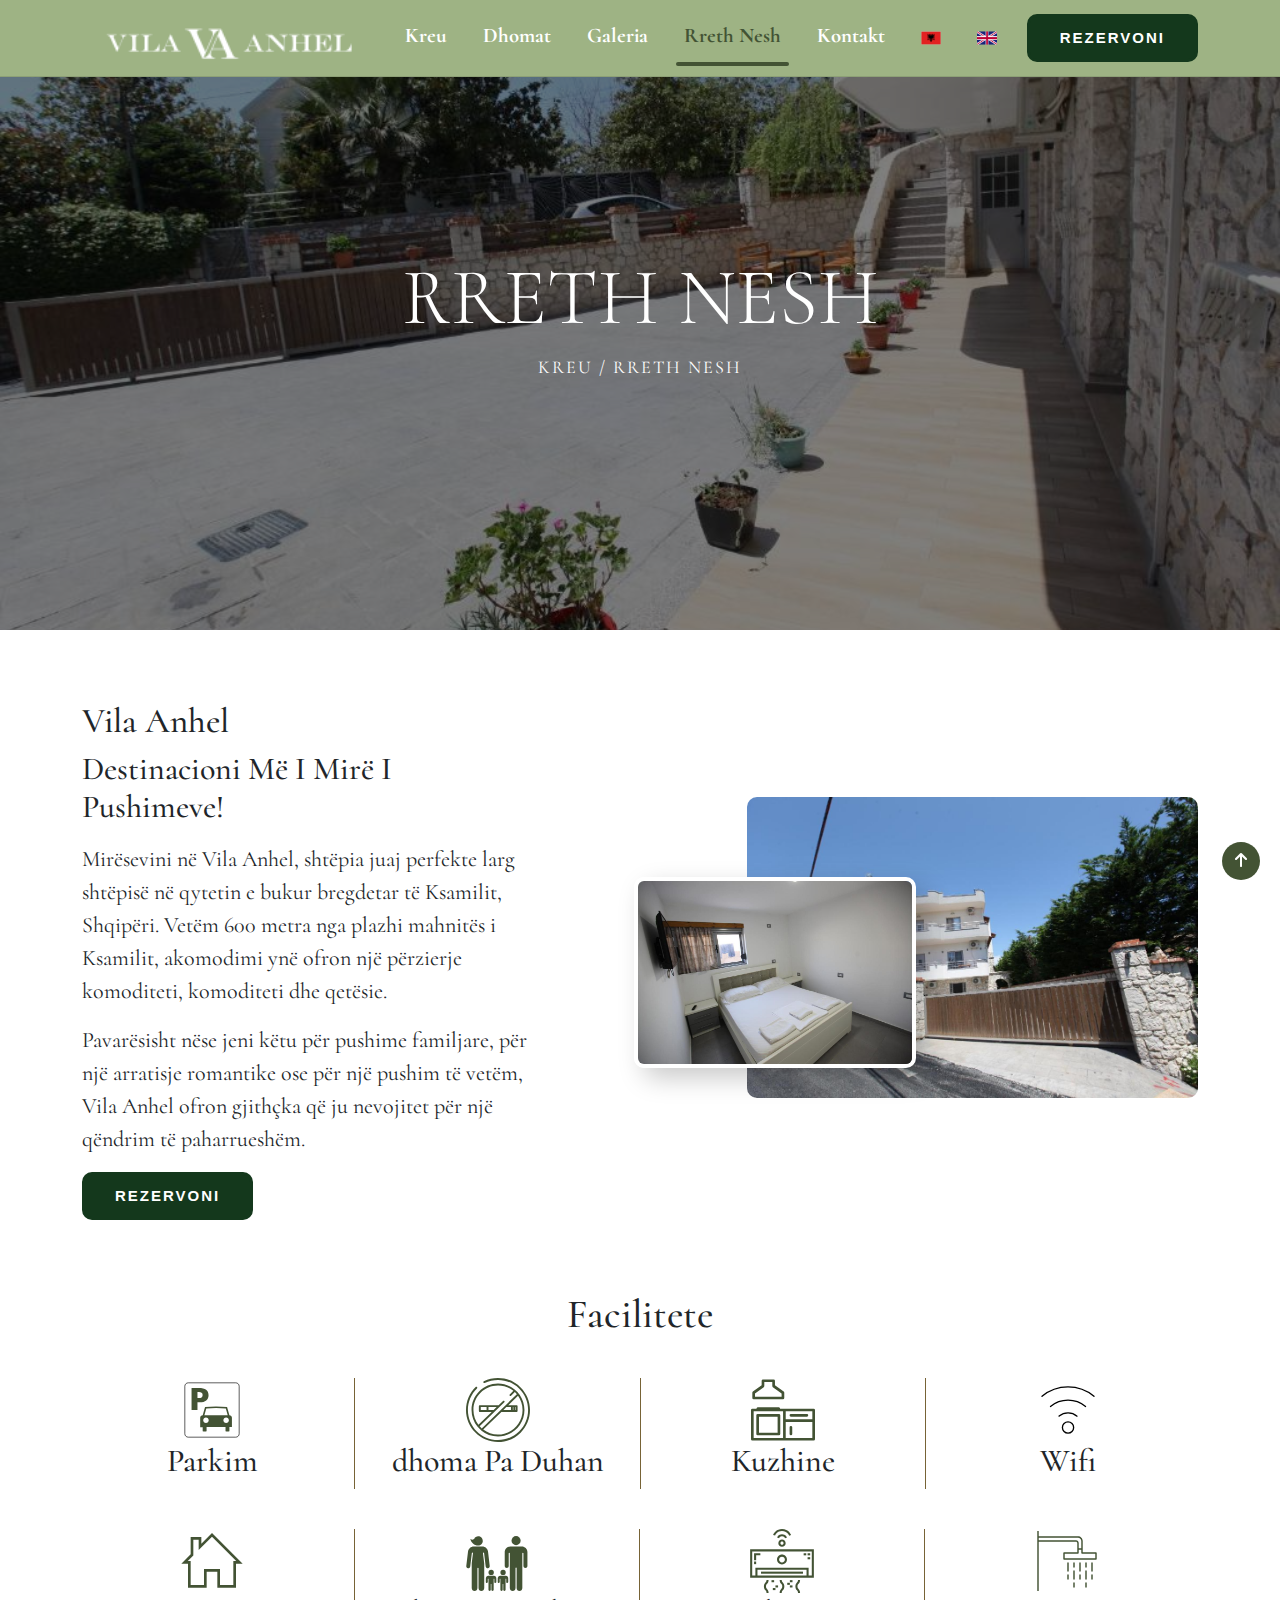
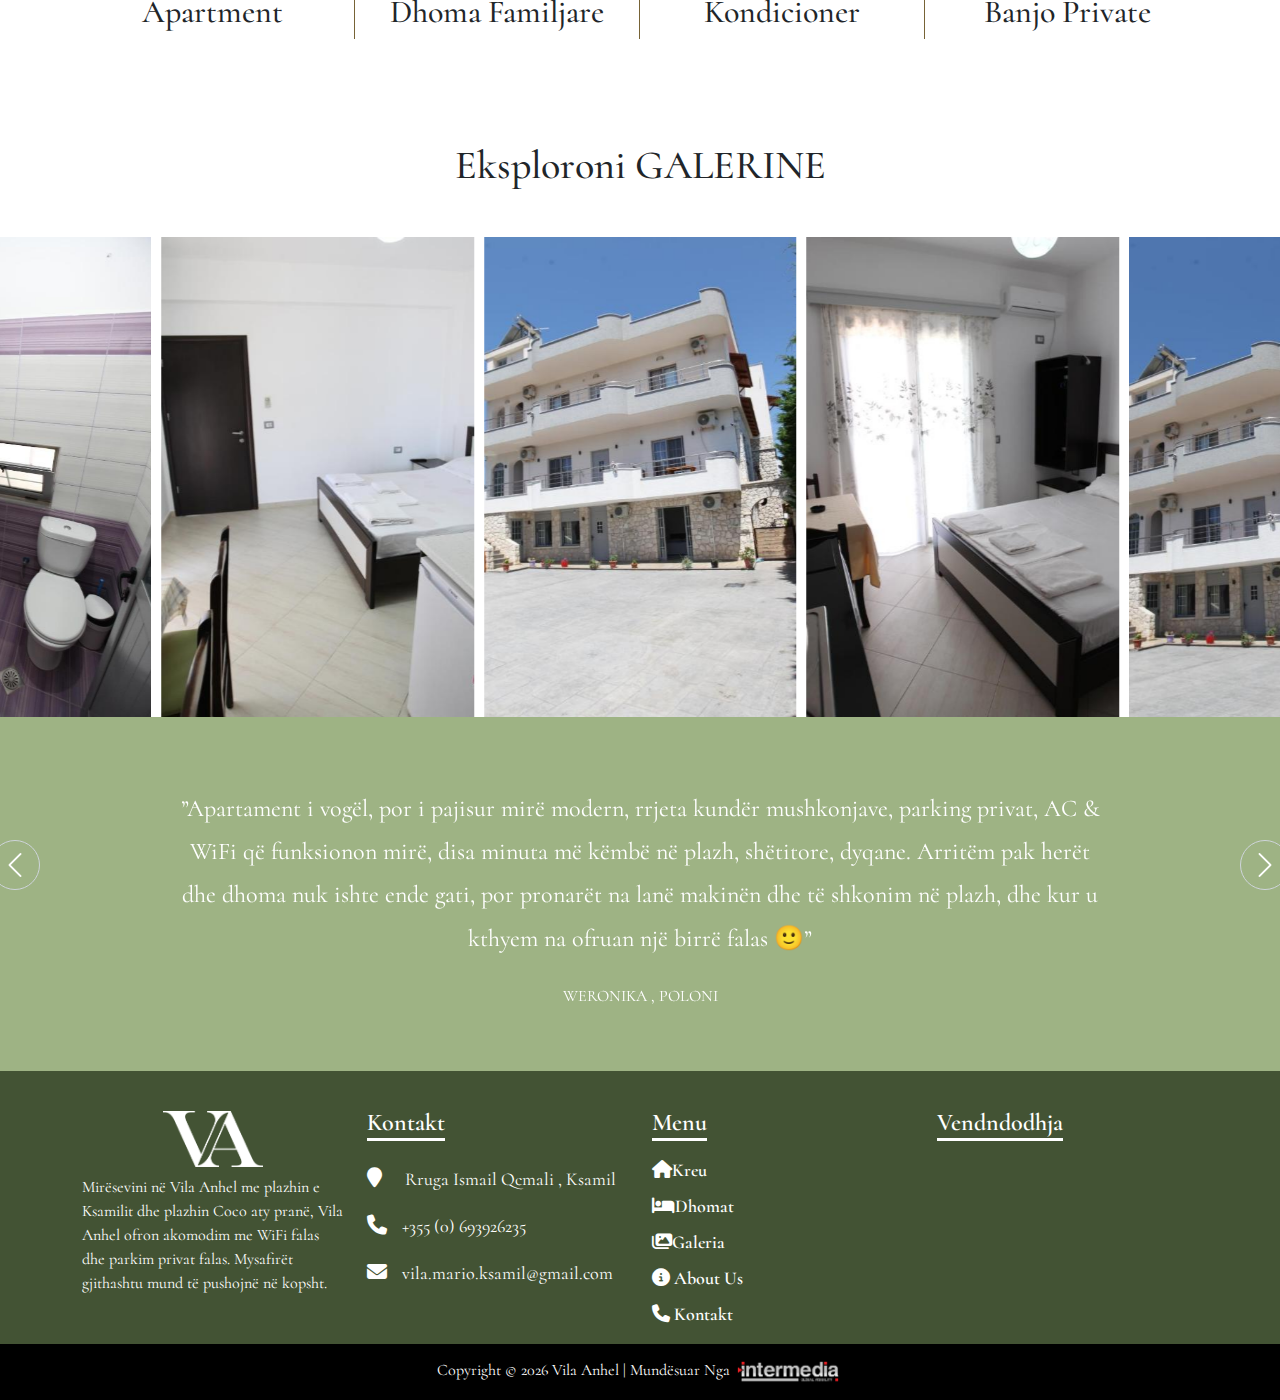
==== about-sq.html @ 5d4a80af "done" ====
<!DOCTYPE html>
<html lang="en">
<head>
    <meta charset="UTF-8">
    <meta name="viewport" content="width=device-width, initial-scale=1.0">
    <title>Rreth Nesh - Vila Anhel , Ksamil, Shqipëri</title>
    <meta name="description" content="Zbuloni destinacionin perfekt për pushime në Vila Anhel në Ksamil, Shqipëri, duke ofruar apartamente luksoze, akomodim familjar dhe pamje mahnitëse buzë plazhit">
    <meta name="keywords" content="Rreth nesh - Vila Anhel , Ksamil, Shqipëri , Hotel , Akomodim , Pushime , Breg plazhit , Familje , Qëndrim luksoz , Apartamente me Qira , ">
    <meta name="google-site-verification" content="VBBXbdI32-JaBuuOkWz5NeAeNk-Iu5e2lK04XvJz4yU" />
    <link rel="icon" href="assets/icon/logo.png" />
    <!--Font-Awasome-->
    <link rel="stylesheet" href="https://cdnjs.cloudflare.com/ajax/libs/font-awesome/6.5.2/css/all.min.css">
    <!--Bootstrap-->
    <link rel="stylesheet" href="https://cdn.jsdelivr.net/npm/bootstrap@5.3.3/dist/css/bootstrap.min.css"
        integrity="sha384-QWTKZyjpPEjISv5WaRU9OFeRpok6YctnYmDr5pNlyT2bRjXh0JMhjY6hW+ALEwIH" crossorigin="anonymous">
    <!--Swiper-->
    <link rel="stylesheet" href="https://cdn.jsdelivr.net/npm/swiper@10/swiper-bundle.min.css" />
    <!--My Style-->
    <link rel="stylesheet" href="style.css">
</head>
<body>
    <header class="header">
        <nav class="navbar navbar-expand-lg header-nav fixed-top">
            <div class="container">
                <a class="navbar-brand" href="index-sq.html">
                    <img class="logo1" src="assets/icon/logo.png" alt="logo" height="50px">
                </a>
                <button class="navbar-toggler" type="button" data-bs-toggle="collapse"
                    data-bs-target="#navbarSupportedContent" aria-controls="navbarSupportedContent"
                    aria-expanded="false" aria-label="Toggle navigation">
                    <span class="navbar-toggler-icon"></span>
                </button>
                <div class="collapse navbar-collapse text-center justify-content-between" id="navbarSupportedContent">
                    <ul class="navbar-nav mx-auto">
                        <li class="nav-item">
                            <a class="nav-link" href="index-sq.html">Kreu</a>
                            <div class="underline"></div>
                        </li>
                        <li class="nav-item">
                            <a class="nav-link" href="rooms-sq.html">Dhomat</a>
                            <div class="underline"></div>
                        </li>
                        <li class="nav-item">
                            <a class="nav-link" href="gallery-sq.html">Galeria</a>
                            <div class="underline"></div>
                        </li>
                        <li class="nav-item active-link">
                            <a class="nav-link" aria-current="page" href="about-sq.html"> Rreth Nesh</a>
                            <div class="underline"></div>
                        </li>
                        <li class="nav-item">
                            <a class="nav-link" href="contact-sq.html">Kontakt</a>
                            <div class="underline"></div>
                        </li>
                        <li class="nav-item">
                            <a class="nav-link flag" href="about-sq.html">
                                <img src="assets/icon/ALB.png" alt="ALB Flag" height="20">
                            </a>
                        </li>
                        <li class="nav-item">
                            <a class="nav-link flag" href="about.html">
                                <img src="assets/icon/GBR.png" alt="GBR Flag" height="20">
                            </a>
                        </li>
                    </ul>
                    <div>
                        <a style="text-decoration: none;"
                            href="https://panel.bookerspro.com/booking2.php?propid=131331">
                            <button id="button" class="btn-3" style="letter-spacing: 2px;">REZERVONI</button>
                        </a>
                    </div>
                </div>
            </div>
        </nav>
    </header>
    <main>
        <section id="about-head">
            <div class="container">
                <div class="row py-5">
                    <div class="col-md-12 d-flex flex-column  ">
                        <div>
                            <h1 class="display-1 fadeindown active-down"> Rreth Nesh</h1>
                            <ul class="breacrumd fadeinup active-up">
                                <li><a href="index-sq.html">kreu</a></li>
                                <li>/</li>
                                <li> Rreth Nesh</li>
                            </ul>
                        </div>
                    </div>
                </div>
            </div>
        </section>
        <!-- About Us -->
        <section class="container">
            <div class="row justify-content-between flex-lg-row-reverse align-items-center">
                <div class="col-lg-5">
                    <div class="parallax_wrapper">
                        <img src="assets/image/1.jpg" alt="" class="img-fluid rounded-img fade-in active">
                        <div data-cue="slideInUp" class="img_over none"><span data-jarallax-element="-30">
                                <img src="assets/image/2.jpg" alt="" class="rounded-img fade-in active">
                            </span>
                        </div>
                    </div>
                </div>
                <div class="col-lg-5">
                    <div class="title mb-3">
                        <h5 style="font-size: 35px;">Vila Anhel</h5>
                        <h2>Destinacioni Më I Mirë I Pushimeve!</h2>
                    </div>
                    <p style="font-size: 22px;">Mirësevini në Vila Anhel, shtëpia juaj perfekte larg shtëpisë në qytetin e bukur bregdetar të Ksamilit, Shqipëri. Vetëm 600 metra nga plazhi mahnitës i Ksamilit, akomodimi ynë ofron një përzierje komoditeti, komoditeti dhe qetësie.
                    </p>
                    <p style="font-size: 22px;">Pavarësisht nëse jeni këtu për pushime familjare, për një arratisje romantike ose për një pushim të vetëm, Vila Anhel ofron gjithçka që ju nevojitet për një qëndrim të paharrueshëm.</p>
                    <a style="text-decoration: none;" href="https://panel.bookerspro.com/booking2.php?propid=131331">
                        <button id="button" class="btn-3" style="letter-spacing: 2px;">REZERVONI</button>
                    </a>
                </div>
            </div>
        </section>
        <!-- Facility -->
        <div class="container">
            <div class="row text-center">
                <h1>Facilitete</h1>
            </div>
            <div class="row text-center my-4">
                <div class="col-lg-3 my-2" style="border-right: #776336 1px solid;">
                    <img src="assets/icon/Parking.svg" alt="" class="img-fluid">
                    <br>
                    <h2>Parkim</h2>
                </div>
                <div class="col-lg-3 my-2">
                    <img src="assets/icon/No-Smoking.svg" alt="" class="img-fluid">
                    <br>
                    <h2>dhoma Pa Duhan</h2>
                </div>
                <div class="col-lg-3 my-2" style="border-left:#776336 1px solid;">
                    <img src="assets/icon/Kitchen.svg" alt="" class="img-fluid">
                    <br>
                    <h2>Kuzhine</h2>
                </div>
                <div class="col-lg-3 my-2" style="border-left:#776336 1px solid;">
                    <img src="assets/icon/Wifi.svg" alt="" class="img-fluid">
                    <br>
                    <h2>Wifi</h2>
                </div>
            </div>
            <div class="row text-center my-4">
                <div class="col-lg-3 my-2" style="border-right: #776336 1px solid;">
                    <img src="assets/icon/Home.svg" alt="" class="img-fluid">
                    <br>
                    <h2>Apartment</h2>
                </div>
                <div class="col-lg-3 my-2" style="border-right: #776336 1px solid;">
                    <img src="assets/icon/Family.svg" alt="" class="img-fluid">
                    <br>
                    <h2>Dhoma Familjare</h2>
                </div>
                <div class="col-lg-3 my-2" style="border-right: #776336 1px solid;">
                    <img src="assets/icon/Conditioner.svg" alt="" class="img-fluid">
                    <br>
                    <h2>Kondicioner</h2>
                </div>
                <div class="col-lg-3 my-2">
                    <img src="assets/icon/Shower.svg" alt="" class="img-fluid">
                    <br>
                    <h2>Banjo Private</h2>
                </div>
            </div>
        </div>
        <!-- Gallery -->
        <section class="gallery pb-0">
            <div class="text-center">
                <h1 class="mb-5">Eksploroni <span class="text-uppercase">Galerine</span></h1>
            </div>
            <div>
                <div class="swiper gallery-slider swiper-initialized swiper-horizontal swiper-backface-hidden">
                    <div class="swiper-wrapper"
                        style="cursor: grab; transition-duration: 0ms; transform: translate3d(-1142.75px, 0px, 0px); transition-delay: 0ms;"
                        id="swiper-wrapper-c3658eebe0693b3a" aria-live="off">
                        <div class="swiper-slide slide" style="width: 316.5px; margin-right: 10px;" role="group"
                            aria-label="5 / 8" data-swiper-slide-index="4">
                            <img src="assets/image/5.jpg" alt="">
                            <a href="gallery-sq.html" class="icon-link">
                                <div class="icon">
                                    <i class="fas fa-magnifying-glass-plus"></i>
                                </div>
                            </a>
                        </div>
                        <div class="swiper-slide slide" style="width: 316.5px; margin-right: 10px;" role="group"
                            aria-label="6 / 8" data-swiper-slide-index="5">
                            <img src="assets/image/6.jpg" alt="">
                            <a href="gallery-sq.html" class="icon-link">
                                <div class="icon">
                                    <i class="fas fa-magnifying-glass-plus"></i>
                                </div>
                            </a>
                        </div>
                        <div class="swiper-slide slide" style="width: 316.5px; margin-right: 10px;" role="group"
                            aria-label="7 / 8" data-swiper-slide-index="6">
                            <img src="assets/image/7.jpg" alt="">
                            <a href="gallery-sq.html" class="icon-link">
                                <div class="icon">
                                    <i class="fas fa-magnifying-glass-plus"></i>
                                </div>
                            </a>
                        </div>
                        <div class="swiper-slide slide" style="width: 316.5px; margin-right: 10px;" role="group"
                            aria-label="8 / 8" data-swiper-slide-index="7">
                            <img src="assets/image/8.jpg" alt="">
                            <a href="gallery-sq.html" class="icon-link">
                                <div class="icon">
                                    <i class="fas fa-magnifying-glass-plus"></i>
                                </div>
                            </a>
                        </div>
                        <div class="swiper-slide slide swiper-slide-prev" style="width: 316.5px; margin-right: 10px;"
                            role="group" aria-label="1 / 8" data-swiper-slide-index="0">
                            <img src="assets/image/1.jpg" alt="">
                            <a href="gallery-sq.html" class="icon-link">
                                <div class="icon">
                                    <i class="fas fa-magnifying-glass-plus"></i>
                                </div>
                            </a>
                        </div>
                        <div class="swiper-slide slide swiper-slide-active" style="width: 316.5px; margin-right: 10px;"
                            role="group" aria-label="2 / 8" data-swiper-slide-index="1">
                            <img src="assets/image/2.jpg" alt="">
                            <a href="gallery-sq.html" class="icon-link">
                                <div class="icon">
                                    <i class="fas fa-magnifying-glass-plus"></i>
                                </div>
                            </a>
                        </div>
                        <div class="swiper-slide slide swiper-slide-next" style="width: 316.5px; margin-right: 10px;"
                            role="group" aria-label="3 / 8" data-swiper-slide-index="2">
                            <img src="assets/image/3.jpg" alt="">
                            <a href="gallery-sq.html" class="icon-link">
                                <div class="icon">
                                    <i class="fas fa-magnifying-glass-plus"></i>
                                </div>
                            </a>
                        </div>
                        <div class="swiper-slide slide" style="width: 316.5px; margin-right: 10px;" role="group"
                            aria-label="4 / 8" data-swiper-slide-index="3">
                            <img src="assets/image/4.jpg" alt="">
                            <a href="gallery-sq.html" class="icon-link">
                                <div class="icon">
                                    <i class="fas fa-magnifying-glass-plus"></i>
                                </div>
                            </a>
                        </div>
                    </div>
                    <span class="swiper-notification" aria-live="assertive" aria-atomic="true"></span>
                    <span class="swiper-notification" aria-live="assertive" aria-atomic="true"></span>
                </div>
            </div>
        </section>
        <!-- Testimonials-->
        <section class="position-relative" style="background-color: #9eb384;padding-bottom: 20px;">
            <div class="container">
                <div class="row">
                    <div class="review-content position-relative">
                        <div class="swiper-icon swiper-arrow swiper-arrow-prev position-absolute d-flex align-items-center justify-content-center"
                            tabindex="0" role="button" aria-label="Previous slide"
                            aria-controls="swiper-wrapper-9bff74d853983df2">
                            <img src="assets/icon/nex.png">
                        </div>
                        <div
                            class="swiper testimonial-swiper swiper-initialized swiper-horizontal swiper-backface-hidden">
                            <div class="swiper-wrapper">
                                <div class="swiper-slide text-center d-flex justify-content-center swiper-slide-next swiper-slide-prev"
                                    style="width: 1296px;" role="group" aria-label="1 / 3" data-swiper-slide-index="0">
                                    <div class="review-item col-md-10">
                                        <i class="icon icon-review"></i>
                                        <blockquote class="fs-4 gold-head ">”Apartament i vogël, por i pajisur mirë modern, rrjeta kundër mushkonjave, parking privat, AC & WiFi që funksionon mirë, disa minuta më këmbë në plazh, shëtitore, dyqane. Arritëm pak herët dhe dhoma nuk ishte ende gati, por pronarët na lanë makinën dhe të shkonim në plazh, dhe kur u kthyem na ofruan një birrë falas 🙂”</blockquote>
                                        <div class="author-detail">
                                            <div class="name text-uppercase pt-2 gold-head ">Weronika , Poloni</div>
                                        </div>
                                    </div>
                                </div>
                                <div class="swiper-slide text-center d-flex justify-content-center swiper-slide-active"
                                    style="width: 1296px;" role="group" aria-label="2 / 3" data-swiper-slide-index="1">
                                    <div class="review-item col-md-10">
                                        <i class="icon icon-review"></i>
                                        <blockquote class="fs-4 gold-head ">“Çfarë qëndrimi i mrekullueshëm në Vila Anhel! Një shëtitje e shkurtër nga plazhi dhe shumë e lehtë për t'u gjetur. Mbërritëm në mbrëmje, por nuk patëm asnjë problem për të kontrolluar dhe për të pasur një vend parkimi në dispozicion. Rruga fatmirësisht është e asfaltuar deri në vilë pasi në Ksamil pamë që nuk ishte e dhënë. Komunikimi shumë i mirë dhe mikpritja e nivelit të lartë, ju uroj gjithë të mirat dhe faleminderit përsëri!”</blockquote>
                                        <div class="author-detail">
                                            <div class="name  text-uppercase pt-2 gold-head ">Arnold , Mbreteri E Bashkuar
                                            </div>
                                        </div>
                                    </div>
                                </div>
                                <div class="swiper-slide text-center d-flex justify-content-center swiper-slide-active"
                                    style="width: 1296px;" role="group" aria-label="3 / 3" data-swiper-slide-index="1">
                                    <div class="review-item col-md-10">
                                        <i class="icon icon-review"></i>
                                        <blockquote class="fs-4 gold-head ">“Ksamili është perfekt. Ne kaluam atje 4 ditë të bukura. Villa Anhel ndodhet pranë plazhit dhe qendrës. Kjo është arsyeja pse ne kemi gjithçka që na nevojitet afër. Ne përdorim transportin publik për të shkuar në Butrint dhe në Sarandë gjithashtu. Është gjithashtu e nevojshme dhe kushton vetëm 100 lekë. Familja e pronarit jeton në këtë vend në katin e parë, kështu që nëse keni nevojë për diçka ai ju ndihmon në çdo situatë</blockquote>
                                        <div class="author-detail">
                                            <div class="name  text-uppercase pt-2 gold-head ">Vira , Ukraine</div>
                                        </div>
                                    </div>
                                </div>
                            </div>
                            <span class="swiper-notification" aria-live="assertive" aria-atomic="true"></span>
                        </div>
                        <div class="swiper-icon swiper-arrow swiper-arrow-next position-absolute d-flex align-items-center justify-content-center"
                            tabindex="0" role="button" aria-label="Next slide"
                            aria-controls="swiper-wrapper-9bff74d853983df2">
                            <img src="assets/icon/prev.png">
                        </div>
                    </div>
                </div>
            </div>
        </section>
        <footer>
            <div class="footer">
                <div class="container text-center justify-content-center">
                    <div class="row">
                        <div class="col-lg-3">
                            <div class="footer-widget mb-4">
                                <h2 class="heading-2 logo" id="footer-logo">
                                    <a class="navbar-brand" href="index-sq.html">
                                        <img src="assets/icon/logo-short.png" height="auto" width="100px">
                                    </a>
                                </h2>
                                <p> Mirësevini në Vila Anhel me plazhin e Ksamilit dhe plazhin Coco aty pranë, Vila
                                    Anhel ofron akomodim me WiFi falas dhe parkim privat falas. Mysafirët gjithashtu
                                    mund të pushojnë në kopsht.
                                </p>
                            </div>
                        </div>
                        <div class="col-lg-3">
                            <div class="tlt">
                                <h4>Kontakt</h4>
                            </div>
                            <ul class="conta">
                                <li><i class="fa fa-map-marker" aria-hidden="true"></i><a
                                        href="https://maps.app.goo.gl/wVAPF4ptBpf6Eqb28" class=" m-0 p-0"
                                        style="text-decoration: none;">&nbsp;&nbsp;Rruga Ismail Qemali , Ksamil</a>
                                </li>
                                <li><i class="fas fa-phone" style="color: white;"></i><a href="tel:+355693926235 "
                                        class=" m-0 p-0" style="text-decoration: none;">+355 (0)
                                        693926235 </a>
                                </li>
                                <li><i class="fas fa-envelope" style="color: white;"></i><a
                                        href="mailto: vila.mario.ksamil@gmail.com" class=" m-0 p-0"
                                        style="text-decoration: none;">vila.mario.ksamil@gmail.com</a></li>
                            </ul>
                        </div>
                        <div class="col-lg-3">
                            <div class="tlt">
                                <h4>Menu</h4>
                            </div>
                            <ul class="link_menu">
                                <li class="mb-2"><a href="index-sq.html"><i class="fas fa-home"></i>Kreu</a></li>
                                <li class="mb-2"><a href="rooms-sq.html"><i class="fas fa-bed"></i>Dhomat</a></li>
                                <li class="mb-2"><a href="gallery-sq.html"><i class="fas fa-images"></i>Galeria</a>
                                </li>
                                <li class="mb-2 active"><a href="about-sq.html"><i class="fas fa-info-circle"></i>
                                        About Us</a>
                                </li>
                                <li class=""><a href="contact-sq.html"><i class="fas fa-phone"></i> Kontakt</a></li>
                            </ul>
                        </div>
                        <div class="col-lg-3">
                            <h4>Vendndodhja</h4>
                            <iframe
                                src="https://www.google.com/maps/embed?pb=!1m18!1m12!1m3!1d3066.4378801555863!2d20.0015781749293!3d39.77472759446532!2m3!1f0!2f0!3f0!3m2!1i1024!2i768!4f13.1!3m3!1m2!1s0x135b6b856d3c721f%3A0x6e6409cb78901a61!2sVila%20Anhel!5e0!3m2!1sen!2s!4v1719219215593!5m2!1sen!2s"
                                width="100%" height="150" style="border: 0;" allowfullscreen="" loading="lazy"
                                referrerpolicy="no-referrer-when-downgrade"></iframe>
                        </div>
                    </div>
                </div>
                <div class="copyright">
                    <div class="text-center p-2 text-white" style="background-color: #000000;">
                        Copyright ©
                        <script>document.write(new Date().getFullYear());</script> Vila Anhel |
                        Mundësuar Nga <a href="https://intermedia.al/"><img src="assets/icon/intermediaLogo1.png"
                                class="img-fluid" width="110px" alt=""></a>
                    </div>
                </div>
            </div>
        </footer>
        <button type="button" class="btn btn-floating " id="btn-back-to-top" style="display: block;"> <i
                class="fas fa-arrow-up" style="color: white;"></i> </button>
    </main>
    <!-- Swiper JS -->
    <script src="https://cdn.jsdelivr.net/npm/swiper@10/swiper-bundle.min.js"></script>
    <!--Bootstrap-->
    <script src="https://cdn.jsdelivr.net/npm/bootstrap@5.3.0/dist/js/bootstrap.bundle.min.js"
        integrity="sha384-geWF76RCwLtnZ8qwWowPQNguL3RmwHVBC9FhGdlKrxdiJJigb/j/68SIy3Te4Bkz"
        crossorigin="anonymous"></script>
    <!--Pooper-->
    <script src="https://cdn.jsdelivr.net/npm/@popperjs/core@2.11.8/dist/umd/popper.min.js"
        integrity="sha384-I7E8VVD/ismYTF4hNIPjVp/Zjvgyol6VFvRkX/vR+Vc4jQkC+hVqc2pM8ODewa9r"
        crossorigin="anonymous"></script>
    <!-- Owl Carousel JS -->
    <script src="https://cdnjs.cloudflare.com/ajax/libs/jquery/3.6.0/jquery.min.js"></script>
    <script src="https://cdnjs.cloudflare.com/ajax/libs/OwlCarousel2/2.3.4/owl.carousel.min.js"></script>
    <!--My Script-->
    <script src="main.js"></script>
    <script>
        var swiper = new Swiper(".gallery-slider", {
            spaceBetween: 10,
            grabCursor: true,
            loop: true,
            centeredSlides: true,
            autoplay: {
                delay: 1500,
                disableOnInteraction: false,
            },
            pagination: {
                el: ".swiper-pagination",
                clickable: true,
            },
            breakpoints: {
                0: {
                    slidesPerView: 1,
                },
                768: {
                    slidesPerView: 3,
                },
                991: {
                    slidesPerView: 4,
                },
            },
        });
    </script>
    <script>
        var swiper = new Swiper(".testimonial-swiper", {
            loop: true,
            navigation: {
                nextEl: ".swiper-arrow-next",
                prevEl: ".swiper-arrow-prev",
            },
            pagination: {
                el: "#testimonials .swiper-pagination",
                clickable: true,
            },
        });
    </script>
</body>
</html>
---- style.css ----
@import url('https://fonts.googleapis.com/css2?family=Cormorant:ital,wght@0,300..700;1,300..700&display=swap');
/*Root*/
:root {
    --primary-color: #021832;
    --secondary-color: #a3a190;
    --bg-color: #f4f4f4;
    --bg-white: #fff;
    --bg-black: #000;
    --smoky-black-1: hsla(40, 12%, 5%, 1);
    --primary-font: "Poppins", sans-serif;
    --secondary-font: "Oswald", sans-serif;
    --primary-text: #021832;
    --secondary-text: white;
    --text-white: #fff;
    --text-black: #151515;
    --gold: #867051;
    --light-gold: #bd9b71;
    --black: #20252d;
}
::selection {
    color: white;
    background-color: var(--bg-black);
}
::-webkit-scrollbar {
    width: 15px;
}
::-webkit-scrollbar-track {
    background-color: var(--text-white);
}
::-webkit-scrollbar-thumb {
    background: var(--text-black);
}
html,
body {
    width: 100% !important;
    height: 100% !important;
    margin: 0px !important;
    padding: 0px !important;
}
* {
    margin: 0;
    padding: 0;
    box-sizing: border-box;
    font-family: "Cormorant", serif;
}
a {
    color: inherit;
    text-decoration: none;
}
section {
    padding: 70px 0;
    overflow: hidden;
}
.row {
    display: flex;
    flex-wrap: wrap;
}
.col {
    flex: 1;
}
li {
    list-style: none;
    padding: 0px;
    margin: 0px;
}
ul {
    padding-left: unset;
}
body::-webkit-scrollbar {
    width: 13px;
}
body::-webkit-scrollbar-track {
    background: #ffffff;
}
body::-webkit-scrollbar-thumb {
    background-color: #435334;
    border-radius: 0;
}
/*  HEADER */
.nav-link {
    text-decoration: none;
    display: inline-block;
    padding: 10px;
    color: #ffffff;
    transition: color 0.3s ease-in-out;
    font-family: "Cormorant", serif;
    font-weight: bold;
    font-size: 1.3rem;
}
.nav-item .underline {
    height: 4px;
    background-color: transparent;
    width: 0;
    transition: width 0.6s, background-color 0.6s;
    border-radius: 70px;
    margin: 0 auto;
}
.nav-item.active-link a {
    color: #435334;
}
.nav-item.active-link .underline {
    width: 100%;
    background-color: #435334;
}
.nav-item:hover .underline {
    background-color: #435334;
    width: 100%;
    transition: 0.5s;
}
.nav-item:hover a {
    color: #435334;
    transition: 0.5s;
}
.nav-item:active a {
    transition: none;
}
.nav-item:active .underline {
    transition: none;
    background-color: #435334;
}
.navbar-nav {
    margin-left: auto;
    gap: 20px;
    font-size: 18px;
}
.navbar {
    background-color: #9eb384;
    transition: background-color 0.3s ease-in-out;
    border-bottom: 1px solid rgba(0, 0, 0, 0.1);
}
.navbar-toggler {
    border-color: #435334 !important;
    background-color: #435334;
    color: transparent !important;
}
.navbar-toggler:hover,
.navbar-toggler:active {
    border-color: #435334 !important;
    background-color: #435334;
    color: transparent !important;
    transition: 0.5s;
}
header .navbar .prova {
    margin: 0;
    margin-left: 0px;
    margin-left: auto;
    flex-direction: row;
    display: flex;
}
/* INNDEX - HOME*/
.sldh1 {
    color: white;
    font-size: 70px;
    text-shadow: 4px 2px #435334;
    font-family: 'Times New Roman', Times, serif;
    font-weight: 800;
}
.sldh2 {
    color: white;
    font-size: 20px;
    text-shadow: 4px 2px #435334;
    font-family: Marcellus, serif;
    font-weight: 800;
}
.head-home {
    position: relative;
    background-color: #9eb384;
}
.HeadText {
    position: absolute;
    top: 50%;
    left: 40%;
    transform: translate(-50%, -50%);
    z-index: 2;
    width: 900px;
}
.carousel1 {
    width: 100% !important;
    background: url('assets/image/29.jpg') rgba(0, 0, 0, 0.616);
    background-position: center 50%;
    background-repeat: no-repeat;
    background-size: cover;
    background-blend-mode: multiply;
    clip-path: polygon(100% 0, 100% 50%, 100% 100%, 11% 100%, 22% 51%, 11% 0);
    height: 600px;
}
.carousel2 {
    width: 100% !important;
    background: url('assets/image/2.jpg')rgba(0, 0, 0, 0.616);
    background-position: center 70%;
    background-repeat: no-repeat;
    background-size: cover;
    background-blend-mode: multiply;
    clip-path: polygon(100% 0, 100% 50%, 100% 100%, 11% 100%, 22% 51%, 11% 0);
    height: 600px;
}
.carousel3 {
    width: 100% !important;
    background: url('assets/image/20.jpg')rgba(0, 0, 0, 0.616);
    background-position: center 55%;
    background-repeat: no-repeat;
    background-size: cover;
    background-blend-mode: multiply;
    clip-path: polygon(100% 0, 100% 50%, 100% 100%, 11% 100%, 22% 51%, 11% 0);
    height: 600px;
}
/* INDEX - ABOUT US*/
/*ABOUT_AREA*/
.about_area .col-lg-6 img {
    border-radius: 10px;
    border: 3px solid #435334;
}
.about_image_wrap {
    position: relative;
    margin-left: auto;
    margin-right: 50px;
    z-index: 1;
}
@media (max-width: 1399px) {
    .about_image_wrap {
        max-width: 390px;
    }
}
@media (max-width: 1199px) {
    .about_image_wrap {
        margin-left: 50px;
    }
}
@media (max-width: 515px) {
    .about_image_wrap {
        max-width: 322px;
        margin-left: 30px;
    }
}
@media (max-width: 425px) {
    .about_image_wrap {
        max-width: 280px;
    }
}
@media (max-width: 375px) {
    .about_image_wrap {
        max-width: 226px;
    }
}
.about__img {
    max-width: 100%;
    height: auto;
}
.about__border {
    width: 100%;
    height: 100%;
    border: 2px solid #435334;
    position: absolute;
    z-index: -1;
}
.about__border--one {
    top: 10px;
    left: -10px;
}
.about__border--three {
    top: 20px;
    left: -20px;
}
.about__border--four {
    top: -20px;
    right: -20px;
}
.about__border--six {
    top: -10px;
    right: -10px;
}
.about__shapes--one {
    width: 30px;
    height: 30px;
    background-color: #435334;
    position: absolute;
    right: 0;
    bottom: 0;
    border-bottom-right-radius: 10px;
}
.about__shapes--two {
    width: 30px;
    height: 30px;
    background-color: #435334;
    position: absolute;
    top: 0;
    left: 0;
    border-top-left-radius: 10px;
}
.about__shapes--three {
    width: 20px;
    height: 20px;
    background-color: #435334;
    position: absolute;
    bottom: -20px;
    right: -20px;
    animation: rotation 15s infinite linear;
}
.about__shapes--four {
    width: 10px;
    height: 10px;
    background-color: #435334;
    position: absolute;
    bottom: -30px;
    right: -30px;
    animation: rotation 15s infinite linear;
}
.about__shapes--five {
    width: 10px;
    height: 10px;
    background-color: #435334;
    position: absolute;
    top: -30px;
    left: -30px;
    animation: rotation 15s infinite linear;
}
.about__shapes--six {
    width: 20px;
    height: 20px;
    background-color: #435334;
    position: absolute;
    top: -20px;
    left: -20px;
    animation: rotation 15s infinite linear;
}
@keyframes rotation {
    0% {
        transform: rotate(0deg);
    }
    100% {
        transform: rotate(359deg);
    }
}
.about_area .col-lg-6 h4 {
    font-family: 'Yeseva One', cursive;
    color: #435334;
}
.about_area .col-lg-6 h3 {
    font-family: 'Epilogue', sans-serif;
    font-weight: bold;
}
.about_area .col-lg-6 p {
    font-family: 'Outfit', sans-serif;
    color: grey;
    font-size: 20px;
}
/* INDEX - ROOMS*/
.section-subtitle {
    text-transform: uppercase;
    color: #978667;
    letter-spacing: 3px;
    font-weight: 600;
    display: block;
    margin-bottom: 5px;
    font-size: 12px;
    font-size: 0.75rem;
}
.gold-head {
    color: #ffffff;
    font-family: var(--style-font);
}
a.box_cat_rooms {
    display: block;
    margin-bottom: 25px;
    height: 500px;
    position: relative;
    overflow: hidden;
    background-color: #ccc;
    border-radius: 10px;
    -webkit-box-shadow: 0px 0px 30px 0px rgba(0, 0, 0, 0.2);
    -moz-box-shadow: 0px 0px 30px 0px rgba(0, 0, 0, 0.2);
    box-shadow: 0px 0px 30px 0px rgba(0, 0, 0, 0.2)
}
@media (max-width: 991px) {
    a.box_cat_rooms {
        height: 400px
    }
}
a.box_cat_rooms .info {
    position: absolute;
    width: 100%;
    z-index: 9;
    display: block;
    padding: 25% 30px 0 30px;
    color: #fff;
    left: 0;
    bottom: -75px;
    padding-bottom: 60px;
    backface-visibility: hidden;
    transform: translate(0, 0);
    transition: all 0.4s ease;
    background: transparent;
    background: -webkit-linear-gradient(top, transparent, #000);
    background: linear-gradient(to bottom, transparent, #000)
}
a.box_cat_rooms .info small {
    text-transform: uppercase;
    font-weight: 600;
    letter-spacing: 2px;
    color: #999;
    display: block;
    margin-bottom: 0;
    font-size: 12px;
    font-size: 0.75rem;
    color: #fff
}
a.box_cat_rooms .info h3 {
    color: #fff;
    font-size: 26px;
    font-size: 1.625rem;
    font-weight: 600;
    margin-bottom: 15px
}
a.box_cat_rooms .info span {
    font-size: 15px;
    font-size: 0.9375rem;
    font-weight: 600;
    display: inline-flex;
    align-items: center;
    font-weight: 600;
    opacity: 0;
    position: relative
}
a.box_cat_rooms .info span:before {
    position: absolute;
    bottom: -5px;
    left: 0;
    width: 10px;
    height: 2px;
    content: "";
    transition: width 500ms ease;
    background-color: #fff
}
a.box_cat_rooms .info span:hover {
    border-color: transparent
}
a.box_cat_rooms figure {
    position: relative;
    overflow: hidden;
    width: 100%;
    height: 100%
}
a.box_cat_rooms:hover .info {
    -webkit-transform: translate(0, -65px);
    -moz-transform: translate(0, -65px);
    -ms-transform: translate(0, -65px);
    -o-transform: translate(0, -65px);
    transform: translate(0, -65px)
}
a.box_cat_rooms:hover .info span {
    opacity: 1
}
a.box_cat_rooms:hover .info span:before {
    width: 100%
}
a.box_cat_rooms:hover .background-image {
    -ms-transform: scale(1.1);
    -moz-transform: scale(1.1);
    -webkit-transform: scale(1.1);
    -o-transform: scale(1.1);
    transform: scale(1.1)
}
.background-image {
    background-size: cover;
    background-repeat: no-repeat;
    background-position: center center;
    -o-transition: .5s;
    -ms-transition: .5s;
    -moz-transition: .5s;
    -webkit-transition: .5s;
    transition: all .5s ease;
    position: absolute;
    top: 0;
    bottom: 0;
    left: 0;
    right: 0;
    z-index: 1;
}
/* INDEX - GALLERY */
.gallery .slide {
    height: 30rem;
    position: relative;
    overflow: hidden;
}
.gallery .slide img {
    height: 100%;
    width: 100%;
    object-fit: cover;
}
.gallery .slide .icon {
    display: none;
    align-items: center;
    justify-content: center;
    position: absolute;
    top: 0;
    left: 0;
    z-index: 10;
    height: 100%;
    width: 100%;
    background: rgba(0, 0, 0, 0.5);
}
.gallery .slide .icon i {
    font-size: 3.5rem;
    color: white;
}
.gallery .slide:hover .icon {
    display: flex;
}
/* INDEX - TESTIMONIALS */
.review-item blockquote {
    line-height: 1.8;
}
.review-content .swiper-arrow {
    top: 20%;
    bottom: 0;
    z-index: 2;
    border: 1px solid var(--bs-gray-400);
    color: var(--bs-gray-400);
    border-radius: 50%;
    width: 50px;
    height: 50px;
    transition: 0.4s ease-in-out;
}
.review-content .swiper-arrow:hover {
    border: 1px solid #4d5969;
    color: #4d5969;
}
.review-content .swiper-arrow.swiper-arrow-prev {
    left: -80px;
}
.review-content .swiper-arrow.swiper-arrow-next {
    right: -80px;
}
.review-content .quotation svg.quote {
    color: gray;
}
#testimonials .swiper-pagination {
    display: none;
}
/*About Us*/
#about-head {
    background: url(assets/image/9.jpg) rgba(0, 0, 0, 0.5);
    background-position-x: 0%;
    background-position-y: 0%;
    background-repeat: repeat;
    background-size: auto;
    background-size: cover;
    background-repeat: no-repeat;
    background-position: center;
    background-blend-mode: multiply;
    height: 70vh;
    text-align: center;
    display: flex;
    align-items: center;
}
.parallax_wrapper {
    position: relative;
    margin-bottom: 25px;
}
img.rounded-img {
    border-radius: 10px;
}
.parallax_wrapper .img_over {
    left: -25%;
    bottom: 10%;
    position: absolute;
    z-index: 99;
}
.parallax_wrapper .img_over img {
    border: 4px solid #fff;
    width: 50%;
    height: auto;
    -webkit-box-shadow: 10px 10px 26px 0px rgba(0, 0, 0, 0.21);
    -moz-box-shadow: 10px 10px 26px 0px rgba(0, 0, 0, 0.21);
    box-shadow: 10px 10px 26px 0px rgba(0, 0, 0, 0.21);
}
/*Rooms*/
#rooms-head {
    background: url(assets/image/17.jpg) rgba(0, 0, 0, 0.5);
    background-position-x: 0%;
    background-position-y: 0%;
    background-repeat: repeat;
    background-size: auto;
    background-size: cover;
    background-repeat: no-repeat;
    background-position: center;
    background-blend-mode: multiply;
    height: 70vh;
    text-align: center;
    display: flex;
    align-items: center;
}
.home1 {
    padding: 0;
}
.home1 .slide {
    min-height: 50vh;
    background-size: cover !important;
    background-position: center !important;
    display: flex;
    align-items: center;
    justify-content: center;
    z-index: -1;
    background-color: rgba(0, 0, 0, 0.2);
}
.swiper-button-next,
.swiper-button-prev {
    height: 3rem;
    width: 3rem;
    line-height: 3rem;
    background: transparent;
    color: white;
}
.swiper-button-next:hover,
.swiper-button-prev:hover {
    background: transparent;
    color: white;
}
.swiper-button-next::after,
.swiper-button-prev::after {
    font-size: 1rem;
}
.icon-row,
.icon-row-1 {
    display: flex;
    justify-content: space-around;
    padding: 20px;
}
.icon-row-1 .icon {
    position: relative;
    font-size: 20px;
    cursor: pointer;
}
.icon-row .icon {
    position: relative;
    font-size: 20px;
    cursor: pointer;
}
.icon-row .icon:hover::after,
.icon-row-1 .icon:hover::after {
    content: attr(data-tooltip);
    position: absolute;
    top: -35px;
    left: 50%;
    transform: translateX(-50%);
    padding: 10px 20px;
    white-space: nowrap;
    background-color: #33333365;
    color: #fff;
    border-radius: 5px;
    font-size: 12px;
    opacity: 1;
    transition: opacity 0.3s;
}
.icon-row .icon::after,
.icon-row-1 .icon::after {
    content: '';
    position: absolute;
    opacity: 0;
}
/*Gallery*/
#gallery-head {
    background: url(assets/image/1.jpg) rgba(0, 0, 0, 0.5);
    background-position-x: 0%;
    background-position-y: 0%;
    background-repeat: repeat;
    background-size: auto;
    background-size: cover;
    background-repeat: no-repeat;
    background-position: center;
    background-blend-mode: multiply;
    height: 70vh;
    text-align: center;
    display: flex;
    align-items: center;
}
.gallery .gallery-main .gallery-box {
    position: relative;
    transition: all 0.3s ease;
    width: 100%;
}
.gallery .gallery-main .gallery-box:hover .content {
    height: 100%;
    opacity: 1;
    visibility: visible;
    width: 100%;
}
.gallery .gallery-main .gallery-box:hover {
    transform: translateY(10px);
    transition: all 0.3s ease;
}
.gallery .gallery-main .gallery-box img {
    width: 100%;
    height: 300px;
    object-fit: cover;
    margin: 15px auto;
}
/*Contact Us*/
#contact-head {
    background: url(assets/image/18.jpg) rgba(0, 0, 0, 0.5);
    background-position-x: 0%;
    background-position-y: 0%;
    background-repeat: repeat;
    background-size: auto;
    background-size: cover;
    background-repeat: no-repeat;
    background-position: center;
    background-blend-mode: multiply;
    height: 70vh;
    text-align: center;
    display: flex;
    align-items: center;
}
.row-30 {
    margin-right: -15px;
    margin-left: -15px;
}
.row-30>[class*='col-'] {
    padding-right: 15px;
    padding-left: 15px;
}
.box-contacts {
    background-color: #f9f9f9;
    border: 1px solid #e5e5e5;
    padding: 40px;
    margin-bottom: 30px;
    text-align: center;
    border-radius: 8px;
    transition: box-shadow 0.3s ease;
}
.box-contacts:hover {
    box-shadow: 0 4px 20px rgba(0, 0, 0, 0.1);
    transition: 0.5s ease;
}
.box-contacts-body {
    position: relative;
}
.box-contacts-icon {
    margin-bottom: 15px;
}
.box-contacts-icon img {
    width: 50px;
    height: 50px;
}
.box-contacts-decor {
    height: 2px;
    width: 50px;
    background-color: #dcdcdc;
    margin: 10px auto;
}
.box-contacts-link {
    font-size: 18px;
    color: #333;
    text-decoration: none;
    transition: color 0.3s ease;
}
.box-contacts-link a {
    color: inherit;
    text-decoration: none;
}
.box-contacts-link a:hover {
    color: #435334;
    transition: 0.5s ease;
}
/*General*/
#rooms-head h1,
#contact-head h1,
#gallery-head h1,
#about-head h1 {
    color: #fff;
    text-transform: uppercase;
    position: relative;
    display: inline-block;
}
.breacrumd {
    list-style: none;
    padding: 0;
    margin: 0;
    display: flex;
    justify-content: center;
}
.breacrumd li {
    font-size: 18px;
    color: #fff;
    text-transform: uppercase;
    margin: 0 3px;
    letter-spacing: 2px;
}
.breacrumd li:hover a {
    color: #435334;
    transition: 0.5s;
}
/* Footer */
.footer {
    background: #435334;
    padding-top: 40px;
    font-family: "Cormorant", serif;
}
.footer p {
    text-align: left;
    color: #ffffff;
}
.footer h4 {
    font-weight: 600;
    line-height: 24px;
    text-align: left;
    color: #ffffff;
    margin-bottom: 15px;
    border-bottom: #ffffff solid 3px;
    padding-bottom: 3px;
    display: table;
}
.footer .logo a {
    justify-content: center !important;
    position: relative;
    text-decoration: none;
}
ul.conta {
    padding: 0;
}
ul.conta li {
    color: #ffffff !important;
    text-align: left;
    padding-top: 10px;
    padding-bottom: 10px;
    font-size: 18px;
    list-style: none;
}
ul.conta li i {
    padding-right: 15px;
    text-align: center;
    font-size: 20px;
}
ul.link_menu {
    padding: 0;
}
ul.link_menu li {
    display: block;
    text-align: left;
    transition: 0.5s;
}
ul.link_menu li a {
    color: #ffffff;
    font-size: 18px;
    line-height: 28px;
    display: inline-block;
    text-decoration: none;
    transition: 0.5s;
    font-weight: 600;
    fill: #ffffff;
}
ul.link_menu li.active a {
    color: #ffffff;
}
ul.link_menu li a:hover {
    color: #ffffff;
    transition: 0.5s;
    transform: translate(10px);
}
/* GENERAL BUTTON STYLING */
#button,
#button::after {
    -webkit-transition: all 0.5s;
    -moz-transition: all 0.5s;
    -o-transition: all 0.5s;
    transition: all 0.5s;
}
#button {
    background: #14381c;
    border: 3px solid #14381c !important;
    border-radius: 5px;
    color: white !important;
    font-size: 15px;
    font-weight: bold;
    margin: 0 auto;
    padding: 10px 30px;
    position: relative;
    text-transform: uppercase;
    border-radius: 10px;
    font-family: 'Lato', sans-serif;
}
#button::before,
#button::after {
    background: white !important;
    content: '';
    position: absolute;
    z-index: -1;
}
#button:hover {
    color: #14381c !important;
    transform: scale(1);
}
/* BUTTON 3 */
.btn-3 {
    overflow: hidden;
}
.btn-3::after {
    height: 100%;
    left: -35%;
    top: 0;
    transform: skew(50deg);
    transition-duration: 0.6s;
    transform-origin: top left;
    width: 0;
}
.btn-3:hover:after {
    height: 100%;
    width: 135%;
}
/*BACK_TO_TOP*/
#btn-back-to-top {
    position: fixed;
    bottom: 20px;
    right: 20px;
    display: none;
    background-color: #435334;
    z-index: 1;
    border-radius: 100%;
    transition: 0.5s;
}
#btn-back-to-top:hover {background-color: #17364d;transition: 0.5s;}
/*Mobile*/
@media screen and (max-width: 1200px) {
    section {padding: 50px 0 !important;}
    .home1 {padding-bottom: 25px !important;}
    ul.conta li,html body section.pt-0 div.container div.row.justify-content-center.add_bottom_90 p.text-end,.footer h4,ul.link_menu li,.tlt,
    html body main section.container div.row.justify-content-between.flex-lg-row-reverse.align-items-center div.col-lg-5 a.link-btn,ul.link_menu li {text-align: center;justify-content: center;display: flex;}
    html body main section.container div.row.justify-content-between.flex-lg-row-reverse.align-items-center div.col-lg-5 p {margin-left: 25px;}
    .title {text-align: center;}
    .parallax_wrapper {margin: 0px 25px 25px 25px;}
    #btn-back-to-top,.parallax_wrapper .img_over img {display: none !important;}
    .gallery .gallery-main .gallery-box {margin: 15px 0 15px 0;}
    .HeadText {position: absolute;top: 50%;left: 50%;transform: translate(-50%, -50%);z-index: 2;width: 300px;}
    .HeadText h1 {font-size: 40px !important;}
    .HeadText h4 {font-size: 20px !important;}
    .head-home {padding-bottom: 0px !important;}
    .about_area {margin-top: 50px;text-align: center;}
}
@media only screen and (max-width: 901px) {
    #testimonials .swiper-pagination {display: block;bottom: 10px;}
    .review-content .swiper-arrow {display: none !important;}
}
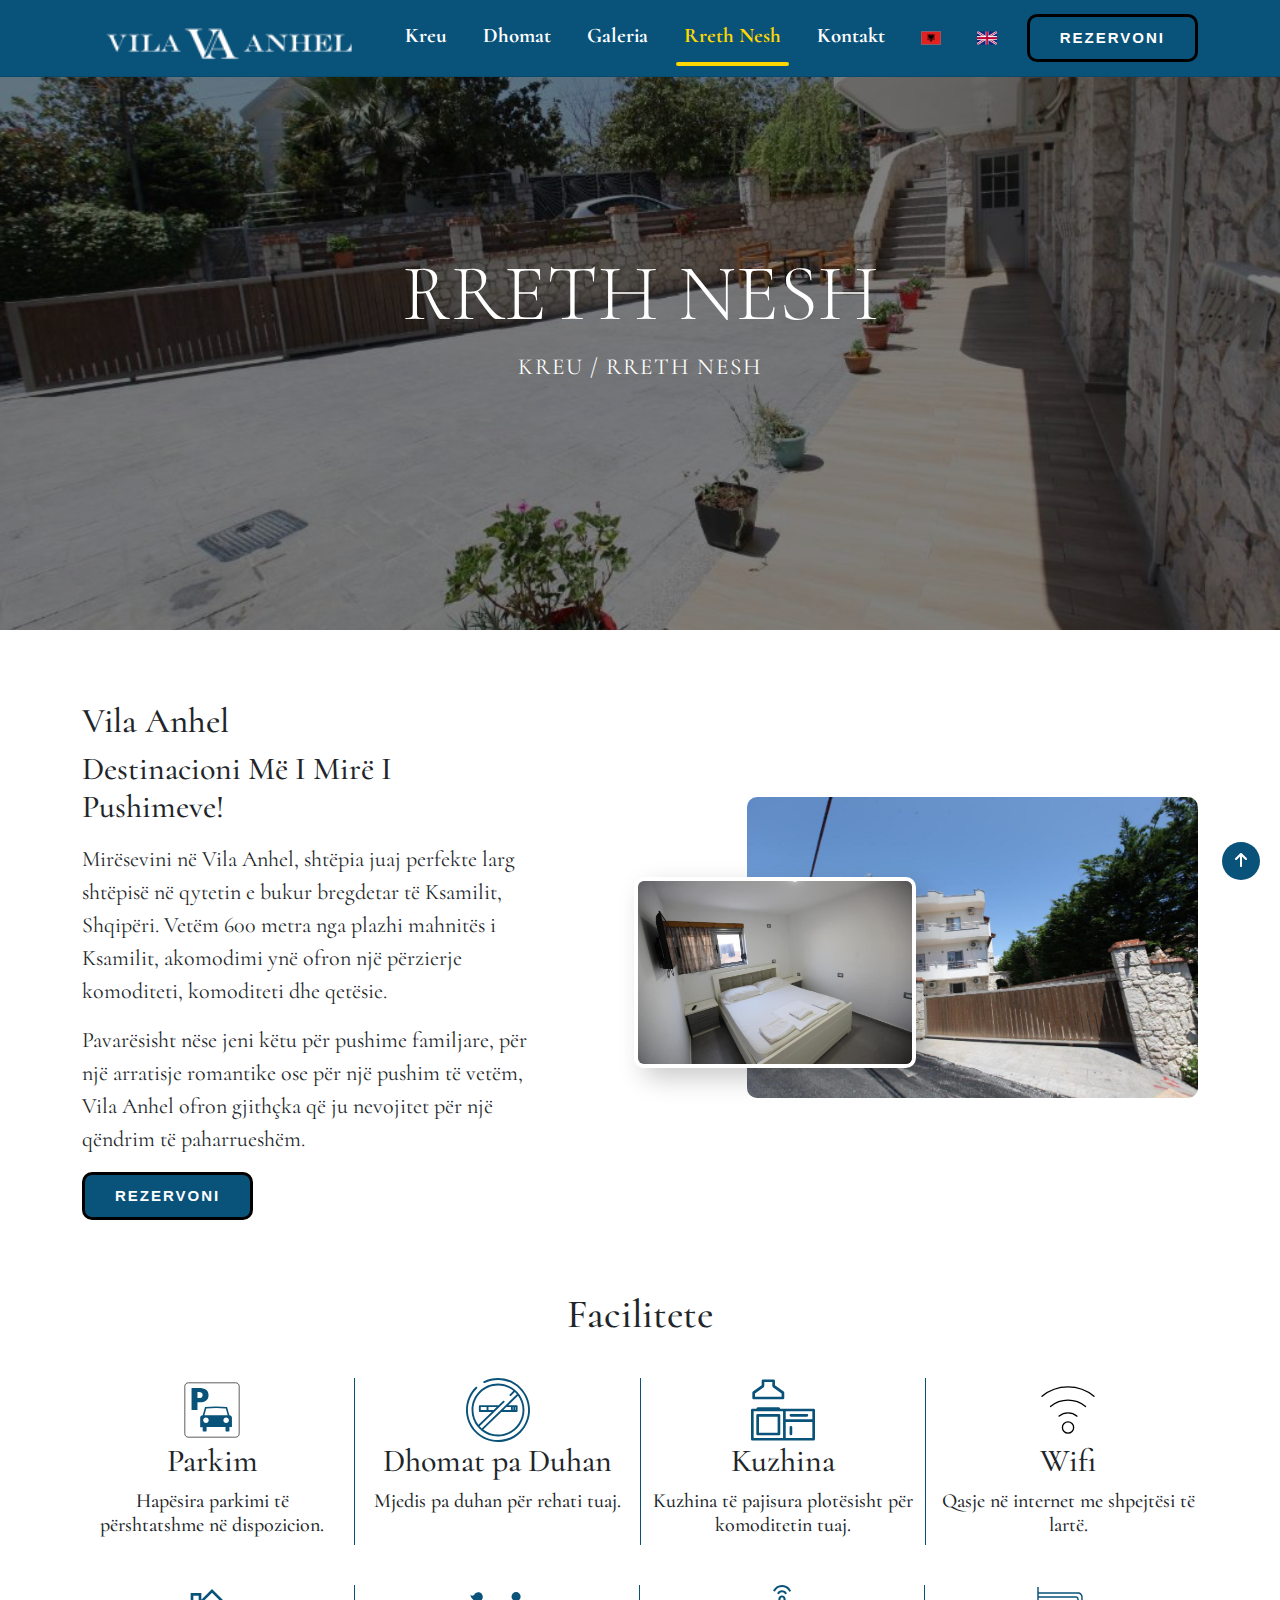
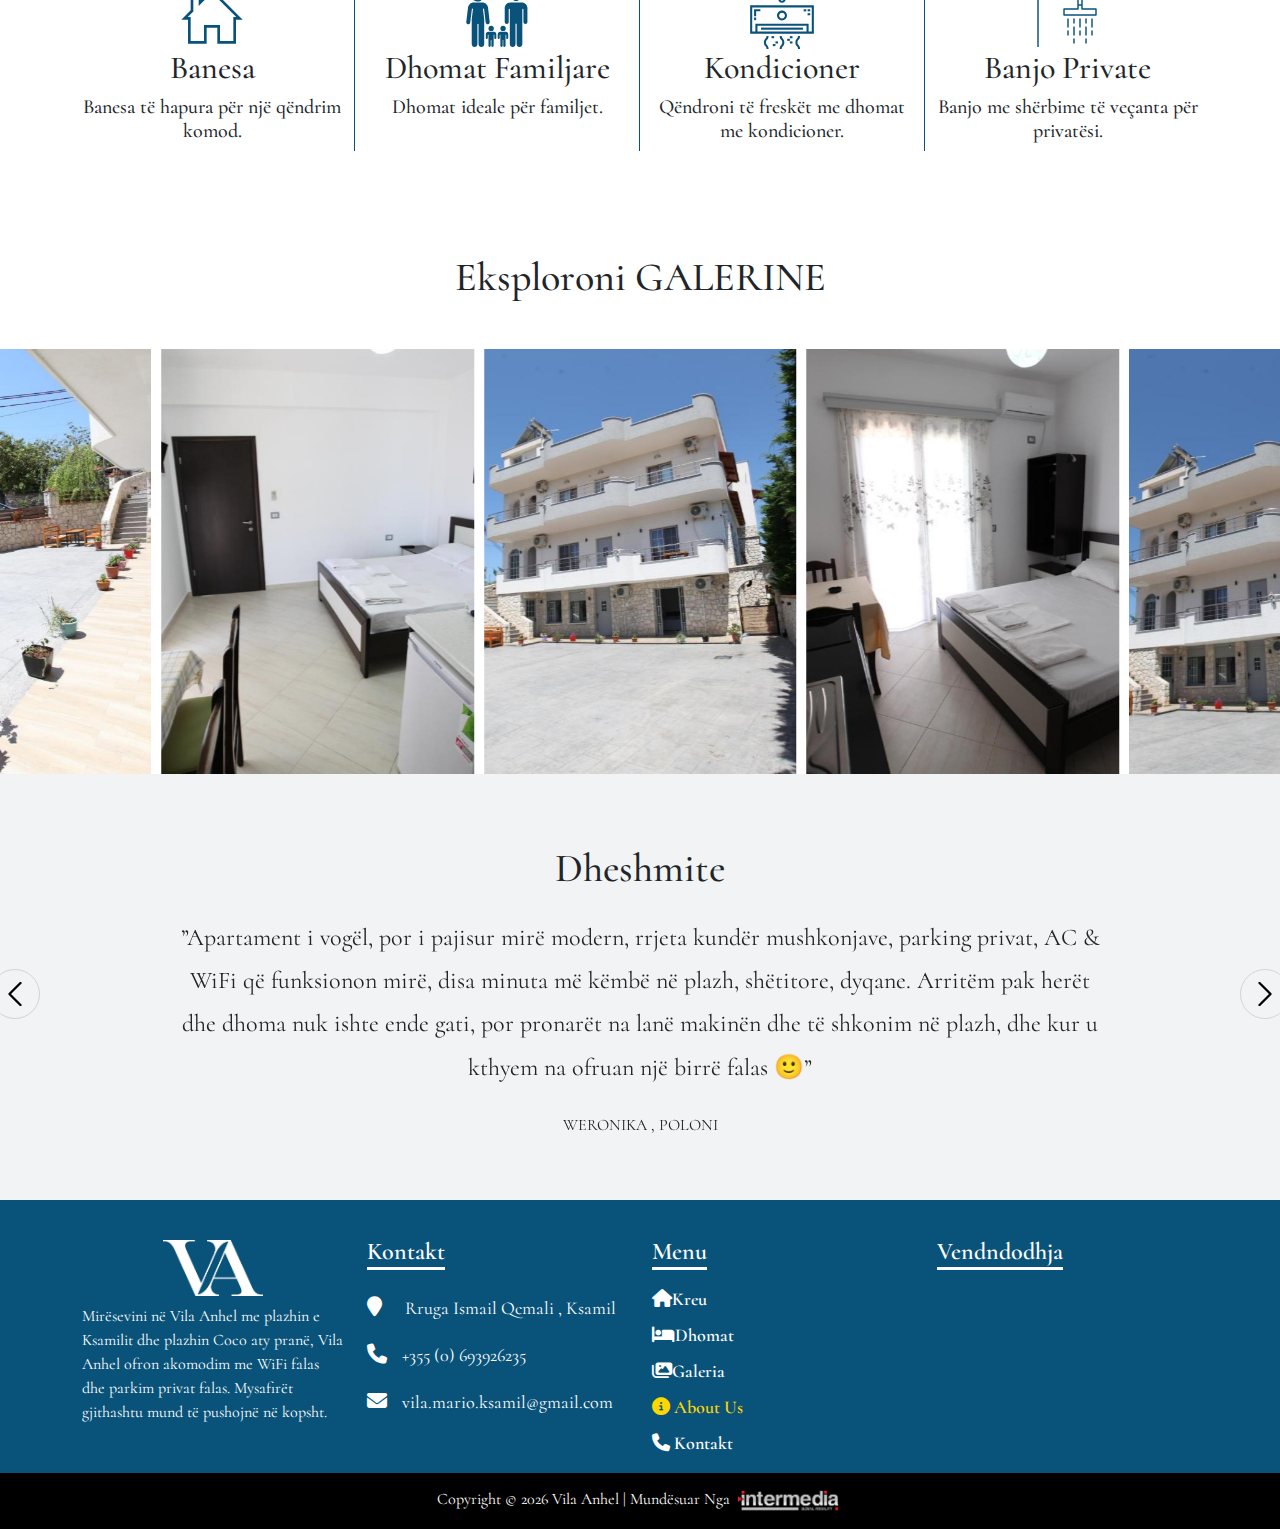
==== commit fdf0e757: "update" ====
--- a/about-sq.html
+++ b/about-sq.html
@@ -122,50 +122,58 @@
                 <h1>Facilitete</h1>
             </div>
             <div class="row text-center my-4">
-                <div class="col-lg-3 my-2" style="border-right: #776336 1px solid;">
+                <div class="col-lg-3 my-2" style="border-right: #095279 1px solid;">
                     <img src="assets/icon/Parking.svg" alt="" class="img-fluid">
                     <br>
                     <h2>Parkim</h2>
+                    <h5>Hapësira parkimi të përshtatshme në dispozicion.</h5>
                 </div>
                 <div class="col-lg-3 my-2">
                     <img src="assets/icon/No-Smoking.svg" alt="" class="img-fluid">
                     <br>
-                    <h2>dhoma Pa Duhan</h2>
-                </div>
-                <div class="col-lg-3 my-2" style="border-left:#776336 1px solid;">
+                    <h2>Dhomat pa Duhan</h2>
+                    <h5>Mjedis pa duhan për rehati tuaj.</h5>
+                </div>
+                <div class="col-lg-3 my-2" style="border-left:#095279 1px solid;">
                     <img src="assets/icon/Kitchen.svg" alt="" class="img-fluid">
                     <br>
-                    <h2>Kuzhine</h2>
-                </div>
-                <div class="col-lg-3 my-2" style="border-left:#776336 1px solid;">
+                    <h2>Kuzhina</h2>
+                    <h5>Kuzhina të pajisura plotësisht për komoditetin tuaj.</h5>
+                </div>
+                <div class="col-lg-3 my-2" style="border-left:#095279 1px solid;">
                     <img src="assets/icon/Wifi.svg" alt="" class="img-fluid">
                     <br>
                     <h2>Wifi</h2>
+                    <h5>Qasje në internet me shpejtësi të lartë.</h5>
                 </div>
             </div>
             <div class="row text-center my-4">
-                <div class="col-lg-3 my-2" style="border-right: #776336 1px solid;">
+                <div class="col-lg-3 my-2" style="border-right: #095279 1px solid;">
                     <img src="assets/icon/Home.svg" alt="" class="img-fluid">
                     <br>
-                    <h2>Apartment</h2>
-                </div>
-                <div class="col-lg-3 my-2" style="border-right: #776336 1px solid;">
+                    <h2>Banesa</h2>
+                    <h5>Banesa të hapura për një qëndrim komod.</h5>
+                </div>
+                <div class="col-lg-3 my-2" style="border-right: #095279 1px solid;">
                     <img src="assets/icon/Family.svg" alt="" class="img-fluid">
                     <br>
-                    <h2>Dhoma Familjare</h2>
-                </div>
-                <div class="col-lg-3 my-2" style="border-right: #776336 1px solid;">
+                    <h2>Dhomat Familjare</h2>
+                    <h5>Dhomat ideale për familjet.</h5>
+                </div>
+                <div class="col-lg-3 my-2" style="border-right: #095279 1px solid;">
                     <img src="assets/icon/Conditioner.svg" alt="" class="img-fluid">
                     <br>
                     <h2>Kondicioner</h2>
+                    <h5>Qëndroni të freskët me dhomat me kondicioner.</h5>
                 </div>
                 <div class="col-lg-3 my-2">
                     <img src="assets/icon/Shower.svg" alt="" class="img-fluid">
                     <br>
                     <h2>Banjo Private</h2>
-                </div>
-            </div>
-        </div>
+                    <h5>Banjo me shërbime të veçanta për privatësi.</h5>
+                </div>
+            </div>
+                    </div>
         <!-- Gallery -->
         <section class="gallery pb-0">
             <div class="text-center">
@@ -232,7 +240,7 @@
                         </div>
                         <div class="swiper-slide slide swiper-slide-next" style="width: 316.5px; margin-right: 10px;"
                             role="group" aria-label="3 / 8" data-swiper-slide-index="2">
-                            <img src="assets/image/3.jpg" alt="">
+                            <img src="assets/image/9.jpg" alt="">
                             <a href="gallery-sq.html" class="icon-link">
                                 <div class="icon">
                                     <i class="fas fa-magnifying-glass-plus"></i>
@@ -255,8 +263,12 @@
             </div>
         </section>
         <!-- Testimonials-->
-        <section class="position-relative" style="background-color: #9eb384;padding-bottom: 20px;">
+        <section class="position-relative" style="background-color: #f2f3f4;padding-bottom: 20px;">
             <div class="container">
+                <div class="row text-center">
+                    <h1 class="mb-4"> Dheshmite</h1>
+                </div>
+    
                 <div class="row">
                     <div class="review-content position-relative">
                         <div class="swiper-icon swiper-arrow swiper-arrow-prev position-absolute d-flex align-items-center justify-content-center"
@@ -271,9 +283,9 @@
                                     style="width: 1296px;" role="group" aria-label="1 / 3" data-swiper-slide-index="0">
                                     <div class="review-item col-md-10">
                                         <i class="icon icon-review"></i>
-                                        <blockquote class="fs-4 gold-head ">”Apartament i vogël, por i pajisur mirë modern, rrjeta kundër mushkonjave, parking privat, AC & WiFi që funksionon mirë, disa minuta më këmbë në plazh, shëtitore, dyqane. Arritëm pak herët dhe dhoma nuk ishte ende gati, por pronarët na lanë makinën dhe të shkonim në plazh, dhe kur u kthyem na ofruan një birrë falas 🙂”</blockquote>
+                                        <blockquote class="fs-4">”Apartament i vogël, por i pajisur mirë modern, rrjeta kundër mushkonjave, parking privat, AC & WiFi që funksionon mirë, disa minuta më këmbë në plazh, shëtitore, dyqane. Arritëm pak herët dhe dhoma nuk ishte ende gati, por pronarët na lanë makinën dhe të shkonim në plazh, dhe kur u kthyem na ofruan një birrë falas 🙂”</blockquote>
                                         <div class="author-detail">
-                                            <div class="name text-uppercase pt-2 gold-head ">Weronika , Poloni</div>
+                                            <div class="name text-uppercase pt-2">Weronika , Poloni</div>
                                         </div>
                                     </div>
                                 </div>
@@ -281,9 +293,9 @@
                                     style="width: 1296px;" role="group" aria-label="2 / 3" data-swiper-slide-index="1">
                                     <div class="review-item col-md-10">
                                         <i class="icon icon-review"></i>
-                                        <blockquote class="fs-4 gold-head ">“Çfarë qëndrimi i mrekullueshëm në Vila Anhel! Një shëtitje e shkurtër nga plazhi dhe shumë e lehtë për t'u gjetur. Mbërritëm në mbrëmje, por nuk patëm asnjë problem për të kontrolluar dhe për të pasur një vend parkimi në dispozicion. Rruga fatmirësisht është e asfaltuar deri në vilë pasi në Ksamil pamë që nuk ishte e dhënë. Komunikimi shumë i mirë dhe mikpritja e nivelit të lartë, ju uroj gjithë të mirat dhe faleminderit përsëri!”</blockquote>
+                                        <blockquote class="fs-4">“Çfarë qëndrimi i mrekullueshëm në Vila Anhel! Një shëtitje e shkurtër nga plazhi dhe shumë e lehtë për t'u gjetur. Mbërritëm në mbrëmje, por nuk patëm asnjë problem për të kontrolluar dhe për të pasur një vend parkimi në dispozicion. Rruga fatmirësisht është e asfaltuar deri në vilë pasi në Ksamil pamë që nuk ishte e dhënë. Komunikimi shumë i mirë dhe mikpritja e nivelit të lartë, ju uroj gjithë të mirat dhe faleminderit përsëri!”</blockquote>
                                         <div class="author-detail">
-                                            <div class="name  text-uppercase pt-2 gold-head ">Arnold , Mbreteri E Bashkuar
+                                            <div class="name  text-uppercase pt-2">Arnold , Mbreteri E Bashkuar
                                             </div>
                                         </div>
                                     </div>
@@ -292,9 +304,9 @@
                                     style="width: 1296px;" role="group" aria-label="3 / 3" data-swiper-slide-index="1">
                                     <div class="review-item col-md-10">
                                         <i class="icon icon-review"></i>
-                                        <blockquote class="fs-4 gold-head ">“Ksamili është perfekt. Ne kaluam atje 4 ditë të bukura. Villa Anhel ndodhet pranë plazhit dhe qendrës. Kjo është arsyeja pse ne kemi gjithçka që na nevojitet afër. Ne përdorim transportin publik për të shkuar në Butrint dhe në Sarandë gjithashtu. Është gjithashtu e nevojshme dhe kushton vetëm 100 lekë. Familja e pronarit jeton në këtë vend në katin e parë, kështu që nëse keni nevojë për diçka ai ju ndihmon në çdo situatë</blockquote>
+                                        <blockquote class="fs-4">“Ksamili është perfekt. Ne kaluam atje 4 ditë të bukura. Villa Anhel ndodhet pranë plazhit dhe qendrës. Kjo është arsyeja pse ne kemi gjithçka që na nevojitet afër. Ne përdorim transportin publik për të shkuar në Butrint dhe në Sarandë gjithashtu. Është gjithashtu e nevojshme dhe kushton vetëm 100 lekë. Familja e pronarit jeton në këtë vend në katin e parë, kështu që nëse keni nevojë për diçka ai ju ndihmon në çdo situatë</blockquote>
                                         <div class="author-detail">
-                                            <div class="name  text-uppercase pt-2 gold-head ">Vira , Ukraine</div>
+                                            <div class="name  text-uppercase pt-2">Vira , Ukraine</div>
                                         </div>
                                     </div>
                                 </div>
--- a/style.css
+++ b/style.css
@@ -18,7 +18,7 @@
     --black: #20252d;
 }
 ::selection {
-    color: white;
+    color: gold;
     background-color: var(--bg-black);
 }
 ::-webkit-scrollbar {
@@ -73,7 +73,7 @@
     background: #ffffff;
 }
 body::-webkit-scrollbar-thumb {
-    background-color: #435334;
+    background-color: black;
     border-radius: 0;
 }
 /*  HEADER */
@@ -96,19 +96,19 @@
     margin: 0 auto;
 }
 .nav-item.active-link a {
-    color: #435334;
+    color: gold;
 }
 .nav-item.active-link .underline {
     width: 100%;
-    background-color: #435334;
+    background-color: gold;
 }
 .nav-item:hover .underline {
-    background-color: #435334;
+    background-color: gold;
     width: 100%;
     transition: 0.5s;
 }
 .nav-item:hover a {
-    color: #435334;
+    color: gold;
     transition: 0.5s;
 }
 .nav-item:active a {
@@ -116,7 +116,7 @@
 }
 .nav-item:active .underline {
     transition: none;
-    background-color: #435334;
+    background-color: gold;
 }
 .navbar-nav {
     margin-left: auto;
@@ -124,41 +124,35 @@
     font-size: 18px;
 }
 .navbar {
-    background-color: #9eb384;
+    background-color: #095279;
     transition: background-color 0.3s ease-in-out;
     border-bottom: 1px solid rgba(0, 0, 0, 0.1);
 }
 .navbar-toggler {
-    border-color: #435334 !important;
-    background-color: #435334;
+    border-color: gold !important;
+    background-color: gold;
     color: transparent !important;
 }
 .navbar-toggler:hover,
 .navbar-toggler:active {
-    border-color: #435334 !important;
-    background-color: #435334;
+    border-color: gold !important;
+    background-color: gold;
     color: transparent !important;
     transition: 0.5s;
 }
-header .navbar .prova {
-    margin: 0;
-    margin-left: 0px;
-    margin-left: auto;
-    flex-direction: row;
-    display: flex;
-}
+
 /* INNDEX - HOME*/
 .sldh1 {
     color: white;
     font-size: 70px;
-    text-shadow: 4px 2px #435334;
+    text-shadow: 4px 2px #095279;
     font-family: 'Times New Roman', Times, serif;
     font-weight: 800;
 }
 .sldh2 {
     color: white;
     font-size: 20px;
-    text-shadow: 4px 2px #435334;
+    text-shadow: 4px 2px #095279;
     font-family: Marcellus, serif;
     font-weight: 800;
 }
@@ -176,39 +170,36 @@
 }
 .carousel1 {
     width: 100% !important;
-    background: url('assets/image/29.jpg') rgba(0, 0, 0, 0.616);
+    background: url('assets/image/7.jpg') rgba(0, 0, 0, 0.616);
     background-position: center 50%;
     background-repeat: no-repeat;
     background-size: cover;
     background-blend-mode: multiply;
-    clip-path: polygon(100% 0, 100% 50%, 100% 100%, 11% 100%, 22% 51%, 11% 0);
     height: 600px;
 }
 .carousel2 {
     width: 100% !important;
-    background: url('assets/image/2.jpg')rgba(0, 0, 0, 0.616);
+    background: url('assets/image/8.jpg')rgba(0, 0, 0, 0.616);
     background-position: center 70%;
     background-repeat: no-repeat;
     background-size: cover;
     background-blend-mode: multiply;
-    clip-path: polygon(100% 0, 100% 50%, 100% 100%, 11% 100%, 22% 51%, 11% 0);
     height: 600px;
 }
 .carousel3 {
     width: 100% !important;
-    background: url('assets/image/20.jpg')rgba(0, 0, 0, 0.616);
+    background: url('assets/image/10.jpg')rgba(0, 0, 0, 0.616);
     background-position: center 55%;
     background-repeat: no-repeat;
     background-size: cover;
     background-blend-mode: multiply;
-    clip-path: polygon(100% 0, 100% 50%, 100% 100%, 11% 100%, 22% 51%, 11% 0);
     height: 600px;
 }
 /* INDEX - ABOUT US*/
 /*ABOUT_AREA*/
 .about_area .col-lg-6 img {
     border-radius: 10px;
-    border: 3px solid #435334;
+    border: 3px solid #095279;
 }
 .about_image_wrap {
     position: relative;
@@ -249,7 +240,7 @@
 .about__border {
     width: 100%;
     height: 100%;
-    border: 2px solid #435334;
+    border: 2px solid #095279;
     position: absolute;
     z-index: -1;
 }
@@ -272,7 +263,7 @@
 .about__shapes--one {
     width: 30px;
     height: 30px;
-    background-color: #435334;
+    background-color: #095279;
     position: absolute;
     right: 0;
     bottom: 0;
@@ -281,7 +272,7 @@
 .about__shapes--two {
     width: 30px;
     height: 30px;
-    background-color: #435334;
+    background-color: #095279;
     position: absolute;
     top: 0;
     left: 0;
@@ -290,7 +281,7 @@
 .about__shapes--three {
     width: 20px;
     height: 20px;
-    background-color: #435334;
+    background-color: #095279;
     position: absolute;
     bottom: -20px;
     right: -20px;
@@ -299,7 +290,7 @@
 .about__shapes--four {
     width: 10px;
     height: 10px;
-    background-color: #435334;
+    background-color: #095279;
     position: absolute;
     bottom: -30px;
     right: -30px;
@@ -308,7 +299,7 @@
 .about__shapes--five {
     width: 10px;
     height: 10px;
-    background-color: #435334;
+    background-color: #095279;
     position: absolute;
     top: -30px;
     left: -30px;
@@ -317,7 +308,7 @@
 .about__shapes--six {
     width: 20px;
     height: 20px;
-    background-color: #435334;
+    background-color: #095279;
     position: absolute;
     top: -20px;
     left: -20px;
@@ -333,7 +324,7 @@
 }
 .about_area .col-lg-6 h4 {
     font-family: 'Yeseva One', cursive;
-    color: #435334;
+    color: #095279;
 }
 .about_area .col-lg-6 h3 {
     font-family: 'Epilogue', sans-serif;
@@ -354,10 +345,6 @@
     margin-bottom: 5px;
     font-size: 12px;
     font-size: 0.75rem;
-}
-.gold-head {
-    color: #ffffff;
-    font-family: var(--style-font);
 }
 a.box_cat_rooms {
     display: block;
@@ -478,7 +465,7 @@
 }
 /* INDEX - GALLERY */
 .gallery .slide {
-    height: 30rem;
+    height: 425px;
     position: relative;
     overflow: hidden;
 }
@@ -576,7 +563,7 @@
 }
 /*Rooms*/
 #rooms-head {
-    background: url(assets/image/17.jpg) rgba(0, 0, 0, 0.5);
+    background: url(assets/image/11.jpg) rgba(0, 0, 0, 0.5);
     background-position-x: 0%;
     background-position-y: 0%;
     background-repeat: repeat;
@@ -590,6 +577,41 @@
     display: flex;
     align-items: center;
 }
+.roombox {
+    border: 1px solid black;
+    background-color: #333; /* Darker background color */
+    color: white; /* Text color */
+    padding: 20px;
+    border-top: unset;
+}
+
+.roombox h1 {
+    font-size: xx-large;
+    text-transform: capitalize;
+}
+
+.roombox .icon-row {
+    display: flex;
+    justify-content: center;
+    gap: 15px;
+    margin: 10px 0;
+    color: #b5986f; /* Icon color */
+}
+
+.roombox .icon {
+    font-size: 20px;
+    margin-right: 5px;
+}
+
+.roombox p {
+    font-size: 22px;
+    margin: 20px 0;
+    color: white; /* Ensure text is white */
+}
+
+.roombox .tlt {
+    margin-top: 20px;
+}
 .home1 {
     padding: 0;
 }
@@ -660,6 +682,43 @@
 }
 /*Gallery*/
 #gallery-head {
+    background: url(assets/image/10.jpg) rgba(0, 0, 0, 0.5);
+    background-position-x: 0%;
+    background-position-y: 0%;
+    background-repeat: repeat;
+    background-size: auto;
+    background-size: cover;
+    background-repeat: no-repeat;
+    background-position: center;
+    background-blend-mode: multiply;
+    height: 70vh;
+    text-align: center;
+    display: flex;
+    align-items: center;
+}
+.gallery .gallery-main .gallery-box {
+    position: relative;
+    transition: all 0.3s ease;
+    width: 100%;
+}
+.gallery .gallery-main .gallery-box:hover .content {
+    height: 100%;
+    opacity: 1;
+    visibility: visible;
+    width: 100%;
+}
+.gallery .gallery-main .gallery-box:hover {
+    transform: translateY(10px);
+    transition: all 0.3s ease;
+}
+.gallery .gallery-main .gallery-box img {
+    width: 100%;
+    height: 300px;
+    object-fit: cover;
+    margin: 15px auto;
+}
+/*Contact Us*/
+#contact-head {
     background: url(assets/image/1.jpg) rgba(0, 0, 0, 0.5);
     background-position-x: 0%;
     background-position-y: 0%;
@@ -674,43 +733,6 @@
     display: flex;
     align-items: center;
 }
-.gallery .gallery-main .gallery-box {
-    position: relative;
-    transition: all 0.3s ease;
-    width: 100%;
-}
-.gallery .gallery-main .gallery-box:hover .content {
-    height: 100%;
-    opacity: 1;
-    visibility: visible;
-    width: 100%;
-}
-.gallery .gallery-main .gallery-box:hover {
-    transform: translateY(10px);
-    transition: all 0.3s ease;
-}
-.gallery .gallery-main .gallery-box img {
-    width: 100%;
-    height: 300px;
-    object-fit: cover;
-    margin: 15px auto;
-}
-/*Contact Us*/
-#contact-head {
-    background: url(assets/image/18.jpg) rgba(0, 0, 0, 0.5);
-    background-position-x: 0%;
-    background-position-y: 0%;
-    background-repeat: repeat;
-    background-size: auto;
-    background-size: cover;
-    background-repeat: no-repeat;
-    background-position: center;
-    background-blend-mode: multiply;
-    height: 70vh;
-    text-align: center;
-    display: flex;
-    align-items: center;
-}
 .row-30 {
     margin-right: -15px;
     margin-left: -15px;
@@ -739,8 +761,8 @@
     margin-bottom: 15px;
 }
 .box-contacts-icon img {
-    width: 50px;
-    height: 50px;
+    width: 75px;
+    height: 75px;
 }
 .box-contacts-decor {
     height: 2px;
@@ -759,7 +781,7 @@
     text-decoration: none;
 }
 .box-contacts-link a:hover {
-    color: #435334;
+    color: #095279;
     transition: 0.5s ease;
 }
 /*General*/
@@ -780,19 +802,23 @@
     justify-content: center;
 }
 .breacrumd li {
-    font-size: 18px;
+    font-size: 23px;
     color: #fff;
     text-transform: uppercase;
     margin: 0 3px;
     letter-spacing: 2px;
 }
 .breacrumd li:hover a {
-    color: #435334;
+    color: gold;
     transition: 0.5s;
+}
+.tltt {
+    display: grid;
+    justify-content: center;
 }
 /* Footer */
 .footer {
-    background: #435334;
+    background: #095279;
     padding-top: 40px;
     font-family: "Cormorant", serif;
 }
@@ -850,10 +876,10 @@
     fill: #ffffff;
 }
 ul.link_menu li.active a {
-    color: #ffffff;
+    color: gold;
 }
 ul.link_menu li a:hover {
-    color: #ffffff;
+    color: gold;
     transition: 0.5s;
     transform: translate(10px);
 }
@@ -866,8 +892,8 @@
     transition: all 0.5s;
 }
 #button {
-    background: #14381c;
-    border: 3px solid #14381c !important;
+    background: #095279;
+    border: 3px solid black !important;
     border-radius: 5px;
     color: white !important;
     font-size: 15px;
@@ -887,7 +913,7 @@
     z-index: -1;
 }
 #button:hover {
-    color: #14381c !important;
+    color: #095279 !important;
     transform: scale(1);
 }
 /* BUTTON 3 */
@@ -913,30 +939,78 @@
     bottom: 20px;
     right: 20px;
     display: none;
-    background-color: #435334;
+    background-color: #095279;
     z-index: 1;
     border-radius: 100%;
     transition: 0.5s;
 }
-#btn-back-to-top:hover {background-color: #17364d;transition: 0.5s;}
+#btn-back-to-top:hover {
+    background-color: #17364d;
+    transition: 0.5s;
+}
 /*Mobile*/
 @media screen and (max-width: 1200px) {
-    section {padding: 50px 0 !important;}
-    .home1 {padding-bottom: 25px !important;}
-    ul.conta li,html body section.pt-0 div.container div.row.justify-content-center.add_bottom_90 p.text-end,.footer h4,ul.link_menu li,.tlt,
-    html body main section.container div.row.justify-content-between.flex-lg-row-reverse.align-items-center div.col-lg-5 a.link-btn,ul.link_menu li {text-align: center;justify-content: center;display: flex;}
-    html body main section.container div.row.justify-content-between.flex-lg-row-reverse.align-items-center div.col-lg-5 p {margin-left: 25px;}
-    .title {text-align: center;}
-    .parallax_wrapper {margin: 0px 25px 25px 25px;}
-    #btn-back-to-top,.parallax_wrapper .img_over img {display: none !important;}
-    .gallery .gallery-main .gallery-box {margin: 15px 0 15px 0;}
-    .HeadText {position: absolute;top: 50%;left: 50%;transform: translate(-50%, -50%);z-index: 2;width: 300px;}
-    .HeadText h1 {font-size: 40px !important;}
-    .HeadText h4 {font-size: 20px !important;}
-    .head-home {padding-bottom: 0px !important;}
-    .about_area {margin-top: 50px;text-align: center;}
+    section {
+        padding: 50px 0 !important;
+    }
+    .home1 {
+        padding-bottom: 25px !important;
+    }
+    ul.conta li,
+    .footer h4,
+    ul.link_menu li,
+    .tlt {
+        text-align: center;
+        justify-content: center;
+        display: flex;
+    }
+    html body main section.container div.row.justify-content-between.flex-lg-row-reverse.align-items-center div.col-lg-5 p {
+        margin-left: 25px;
+    }
+    .title {
+        text-align: center;
+    }
+    .logo1 {
+        width: 200px;
+    }
+    .parallax_wrapper {
+        margin: 0px 25px 25px 25px;
+    }
+    #btn-back-to-top,
+    .parallax_wrapper .img_over img {
+        display: none !important;
+    }
+    .gallery .gallery-main .gallery-box {
+        margin: 15px 0 15px 0;
+    }
+    .HeadText {
+        position: absolute;
+        top: 50%;
+        left: 50%;
+        transform: translate(-50%, -50%);
+        z-index: 2;
+        width: 300px;
+    }
+    .HeadText h1 {
+        font-size: 40px !important;
+    }
+    .HeadText h4 {
+        font-size: 20px !important;
+    }
+    .head-home {
+        padding-bottom: 0px !important;
+    }
+    .about_area {
+        margin-top: 50px;
+        text-align: center;
+    }
 }
 @media only screen and (max-width: 901px) {
-    #testimonials .swiper-pagination {display: block;bottom: 10px;}
-    .review-content .swiper-arrow {display: none !important;}
+    #testimonials .swiper-pagination {
+        display: block;
+        bottom: 10px;
+    }
+    .review-content .swiper-arrow {
+        display: none !important;
+    }
 }